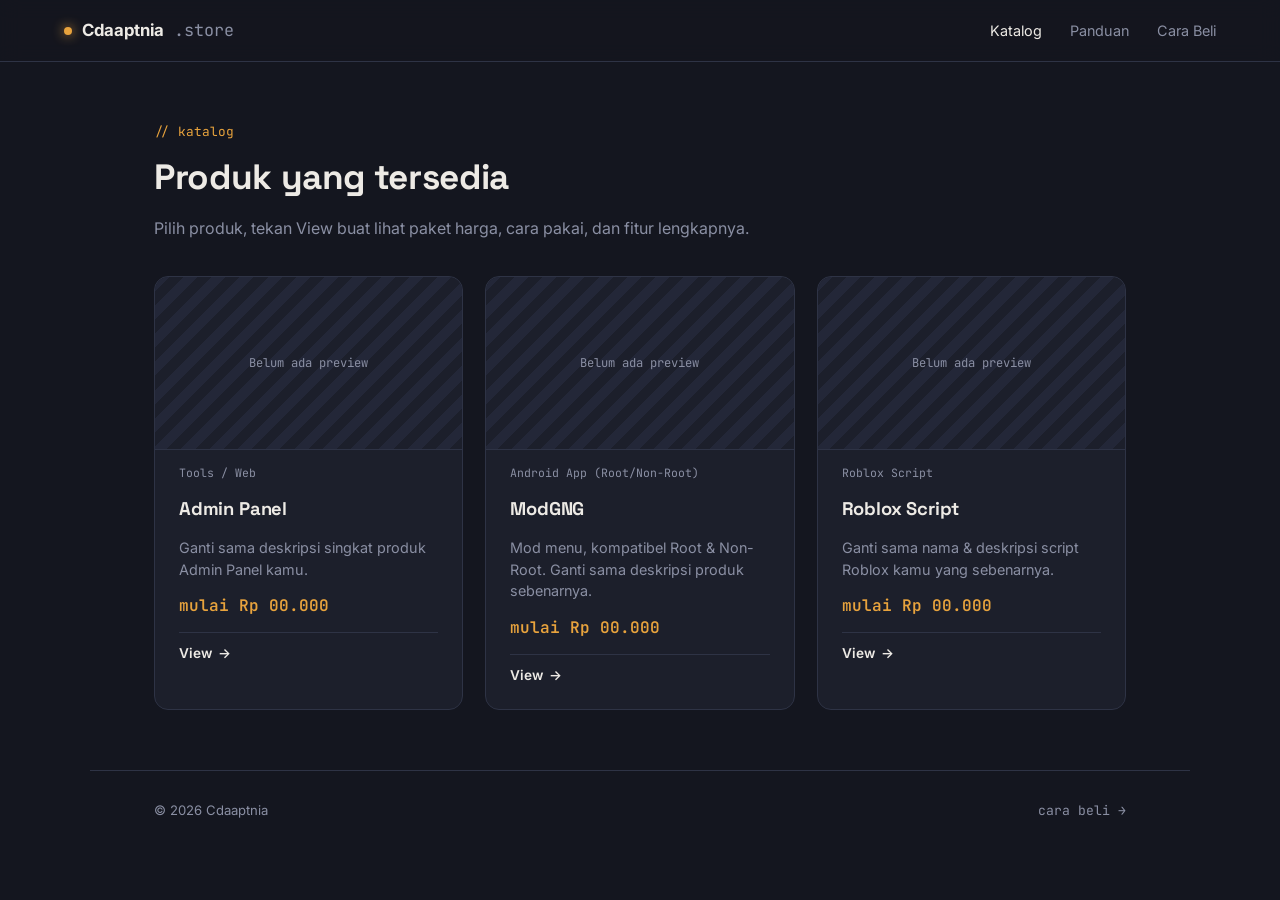
==== katalog.html @ 42263eb8 "Add files via upload" ====
<!DOCTYPE html>
<html lang="id">
<head>
<meta charset="UTF-8">
<meta name="viewport" content="width=device-width, initial-scale=1.0">
<title>Katalog // Cdaaptnia</title>
<meta name="description" content="Lihat semua produk Cdaaptnia — script, app, dan tools lainnya lengkap dengan fitur & harga.">
<meta property="og:type" content="website">
<meta property="og:title" content="Katalog // Cdaaptnia">
<meta property="og:description" content="Lihat semua produk Cdaaptnia — script, app, dan tools lainnya lengkap dengan fitur & harga.">
<meta property="og:image" content="{URL_WEBSITE}/assets/og-image.png">
<meta property="og:url" content="{URL_WEBSITE}/katalog.html">
<meta name="twitter:card" content="summary_large_image">
<link rel="preconnect" href="https://fonts.googleapis.com">
<link href="https://fonts.googleapis.com/css2?family=Space+Grotesk:wght@400;500;600;700&family=Inter:wght@400;500;600&family=JetBrains+Mono:wght@400;500;600&display=swap" rel="stylesheet">
<link rel="icon" type="image/png" href="assets/favicon.png">
<link rel="stylesheet" href="style.css">
</head>
<body>

<nav>
  <div class="brand"><span class="dot"></span> <a href="index.html">Cdaaptnia</a><span class="mono" style="color:var(--muted); font-weight:400;">.store</span></div>
  <div class="links">
    <a href="katalog.html" class="active">Katalog</a>
    <a href="panduan.html">Panduan</a>
    <a href="kontak.html">Cara Beli</a>
  </div>
</nav>

<section class="section">
  <div class="section-head">
    <span class="tag">// katalog</span>
    <h2>Produk yang tersedia</h2>
    <p>Pilih produk, tekan View buat lihat paket harga, cara pakai, dan fitur lengkapnya.</p>
  </div>

  <div class="catalog" id="catalogGrid"></div>
</section>

<footer>
  <span>© 2026 Cdaaptnia</span>
  <a href="kontak.html" class="mono">cara beli →</a>
</footer>

<script src="data.js"></script>
<script>
  const grid = document.getElementById('catalogGrid');

  SITE_DATA.produk.forEach(p => {
    const card = document.createElement('div');
    card.className = 'card';
    const thumb = p.gambar
      ? `<div class="card-thumb"><img src="${p.gambar}" alt="Preview ${p.nama}" loading="lazy"></div>`
      : `<div class="card-thumb placeholder">Belum ada preview</div>`;
    const hargaMulai = p.paket && p.paket.length
      ? `mulai ${p.paket.reduce((a,b) => (parseInt(a.harga.replace(/\D/g,'')) < parseInt(b.harga.replace(/\D/g,'')) ? a : b)).harga}`
      : '';
    card.innerHTML = `
      ${thumb}
      <span class="kind mono">${p.kategori}</span>
      <h3>${p.nama}</h3>
      <p>${p.deskripsi}</p>
      <div class="price">${hargaMulai}</div>
      <a href="produk.html?id=${encodeURIComponent(p.id)}" class="buy">View</a>
    `;
    grid.appendChild(card);
  });
</script>

</body>
</html>
---- style.css ----
:root{
  --ink:#14161F;
  --panel:#1C1F2B;
  --panel-2:#232738;
  --line:#2E3345;
  --text:#EDEAE5;
  --muted:#8A8FA3;
  --gold:#E8A33D;
  --teal:#4FB8A6;
  --wa:#25D366;
  --dc:#5865F2;
  --tg:#29A9EA;
}
*{box-sizing:border-box; margin:0; padding:0;}
html{scroll-behavior:smooth;}
body{
  background:var(--ink);
  color:var(--text);
  font-family:'Inter', sans-serif;
  line-height:1.5;
}
::selection{ background:var(--gold); color:var(--ink); }
h1,h2,h3{ font-family:'Space Grotesk', sans-serif; letter-spacing:-0.01em; }
.mono{ font-family:'JetBrains Mono', monospace; }
a{ color:inherit; text-decoration:none; }

/* ---------- NAV ---------- */
nav{
  position:sticky; top:0; z-index:50;
  display:flex; align-items:center; justify-content:space-between;
  padding:18px clamp(20px,5vw,64px);
  background:rgba(20,22,31,0.85);
  backdrop-filter:blur(10px);
  border-bottom:1px solid var(--line);
}
.brand{ display:flex; align-items:center; gap:10px; font-weight:700; font-size:1.05rem; }
.brand .dot{ width:8px; height:8px; border-radius:50%; background:var(--gold); box-shadow:0 0 12px var(--gold); }
nav .links{ display:flex; gap:28px; font-size:0.9rem; color:var(--muted); }
nav .links a:hover, nav .links a.active{ color:var(--text); }
@media (max-width:640px){ nav .links{ display:none; } }

/* ---------- BUTTONS ---------- */
.btn{
  display:inline-flex; align-items:center; gap:8px;
  padding:13px 22px; border-radius:10px; font-weight:600; font-size:0.92rem;
  border:1px solid transparent; cursor:pointer; transition:transform .15s ease, opacity .15s ease;
}
.btn:hover{ transform:translateY(-2px); }
.btn-primary{ background:var(--gold); color:#1A1206; }
.btn-ghost{ background:transparent; color:var(--text); border-color:var(--line); }
.btn-ghost:hover{ border-color:var(--teal); }

/* ---------- SECTION ---------- */
.section{ padding:60px clamp(20px,5vw,64px); max-width:1100px; margin:0 auto; }
.section-head{ margin-bottom:36px; max-width:640px; }
.section-head .tag{ font-family:'JetBrains Mono',monospace; color:var(--gold); font-size:0.8rem; margin-bottom:10px; display:block; }
.section-head h2{ font-size:clamp(1.6rem,3vw,2.2rem); margin-bottom:12px; }
.section-head p{ color:var(--muted); }

/* ---------- MENU / HOME TILES ---------- */
.menu-hero{ padding:clamp(60px,10vw,100px) clamp(20px,5vw,64px) 20px; max-width:900px; margin:0 auto; text-align:center; }
.eyebrow{
  display:inline-flex; align-items:center; gap:8px;
  font-family:'JetBrains Mono', monospace; font-size:0.78rem; color:var(--teal);
  border:1px solid var(--line); padding:6px 12px; border-radius:100px;
  margin-bottom:22px; background:var(--panel);
}
.eyebrow::before{ content:"●"; color:var(--teal); font-size:0.6rem; }
.menu-hero h1{ font-size:clamp(2rem,4.4vw,3rem); font-weight:700; line-height:1.12; margin-bottom:16px; }
.menu-hero h1 span{ color:var(--gold); }
.menu-hero p{ color:var(--muted); font-size:1.02rem; max-width:520px; margin:0 auto; }

.menu-tiles{
  display:grid; grid-template-columns:repeat(3,1fr); gap:20px;
  max-width:900px; margin:40px auto 0; padding:0 clamp(20px,5vw,64px) 80px;
}
@media (max-width:760px){ .menu-tiles{ grid-template-columns:1fr; } }
.tile{
  background:var(--panel); border:1px solid var(--line); border-radius:16px;
  padding:28px 22px; display:flex; flex-direction:column; gap:10px; text-align:left;
  transition:border-color .15s ease, transform .15s ease;
}
.tile:hover{ border-color:var(--teal); transform:translateY(-4px); }
.tile .icon{ font-size:1.6rem; }
.tile h3{ font-size:1.1rem; }
.tile p{ color:var(--muted); font-size:0.86rem; flex-grow:1; }
.tile .go{ font-size:0.82rem; font-weight:600; color:var(--gold); }

/* ---------- AMBIENT BG ---------- */
body{ position:relative; }
.bg-glow{
  position:fixed; inset:0; z-index:0; pointer-events:none; overflow:hidden;
}
.bg-glow::before, .bg-glow::after{
  content:""; position:absolute; border-radius:50%; filter:blur(60px); opacity:0.10;
}
.bg-glow::before{ width:min(280px,55vw); height:min(280px,55vw); background:var(--gold); top:-80px; left:-70px; }
.bg-glow::after{ width:min(240px,50vw); height:min(240px,50vw); background:var(--teal); bottom:-90px; right:-60px; }
@media (min-width:900px){
  .bg-glow::before{ width:420px; height:420px; filter:blur(90px); opacity:0.16; top:-120px; left:-100px; }
  .bg-glow::after{ width:380px; height:380px; filter:blur(90px); opacity:0.16; bottom:-140px; right:-80px; }
}
.bg-grid{
  position:fixed; inset:0; z-index:0; pointer-events:none;
  background-image:linear-gradient(var(--line) 1px, transparent 1px), linear-gradient(90deg, var(--line) 1px, transparent 1px);
  background-size:48px 48px; opacity:0.25;
  mask-image:radial-gradient(ellipse 60% 50% at 50% 20%, black 0%, transparent 75%);
}
nav, .menu-hero, .menu-tiles, footer, .section{ position:relative; z-index:1; }

@keyframes fadeUp{
  from{ opacity:0; transform:translateY(14px); }
  to{ opacity:1; transform:translateY(0); }
}
.fade-up{ animation:fadeUp .6s ease both; }

/* ---------- LOADING SCREEN (muncul sekali pas web dibuka) ---------- */
.boot-screen{
  position:fixed; inset:0; z-index:999; background:var(--ink);
  display:flex; align-items:center; justify-content:center; padding:20px;
  transition:opacity .5s ease, visibility .5s ease;
}
.boot-screen.hide{ opacity:0; visibility:hidden; pointer-events:none; }
.boot-box{
  width:100%; max-width:440px; background:var(--panel); border:1px solid var(--line);
  border-radius:14px; overflow:hidden; box-shadow:0 30px 60px -25px rgba(0,0,0,0.6);
}
.boot-box-bar{
  display:flex; align-items:center; gap:8px; padding:11px 16px;
  border-bottom:1px solid var(--line); background:var(--panel-2);
}
.boot-box-bar span{ width:7px; height:7px; border-radius:50%; background:var(--line); }
.boot-box-bar span:nth-child(3){ background:var(--teal); }
.boot-box-bar .path{ margin-left:10px; font-family:'JetBrains Mono',monospace; font-size:0.76rem; color:var(--muted); }
.boot-log{ padding:18px 18px 22px; font-family:'JetBrains Mono',monospace; font-size:0.86rem; min-height:150px; }
.boot-log .line{ color:var(--muted); margin-bottom:9px; opacity:0; animation:bootLineIn .35s ease forwards; }
.boot-log .line .ok{ color:var(--teal); font-weight:600; }
.boot-log .cursor{ display:inline-block; width:7px; height:1em; background:var(--gold); vertical-align:middle; animation:statusPulse .9s steps(2) infinite; }
@keyframes bootLineIn{ from{ opacity:0; transform:translateX(-4px); } to{ opacity:1; transform:translateX(0); } }
@keyframes statusPulse{ 0%,100%{ opacity:1; } 50%{ opacity:0; } }

.stat-line{
  display:flex; gap:22px; justify-content:center; margin-top:26px; flex-wrap:wrap;
  font-family:'JetBrains Mono',monospace; font-size:0.8rem; color:var(--muted);
}
.stat-line b{ color:var(--gold); }

/* ---------- TILE ICONS ---------- */
.tile .icon svg{ width:26px; height:26px; stroke:var(--gold); }
.tile:nth-child(2) .icon svg{ stroke:var(--teal); }
.tile:nth-child(3) .icon svg{ stroke:#9B7BD8; }
.catalog{ display:grid; grid-template-columns:repeat(auto-fit,minmax(270px,1fr)); gap:22px; }
.card{
  position:relative; background:var(--panel); border:1px solid var(--line); border-radius:14px;
  padding:24px; display:flex; flex-direction:column; gap:14px;
  transition:border-color .15s ease, transform .15s ease;
}
.card:hover{ border-color:var(--teal); transform:translateY(-3px); }
.card .kind{ font-family:'JetBrains Mono',monospace; font-size:0.72rem; color:var(--muted); }
.card h3{ font-size:1.15rem; }
.card p{ color:var(--muted); font-size:0.9rem; }
.card .price{ font-family:'JetBrains Mono',monospace; font-size:1rem; color:var(--gold); font-weight:600; }
.card .buy{
  font-size:0.85rem; font-weight:600; color:var(--text); display:flex; align-items:center; gap:6px;
  padding-top:10px; border-top:1px solid var(--line);
}
.card .buy::after{ content:"→"; transition:transform .15s ease; }
.card:hover .buy::after{ transform:translateX(4px); }
.features{ list-style:none; display:flex; flex-direction:column; gap:7px; }
.features li{ font-size:0.84rem; color:var(--text); display:flex; gap:8px; align-items:flex-start; }
.features li::before{ content:"✓"; color:var(--teal); font-weight:700; flex-shrink:0; }

/* ---------- PRODUK THUMBNAIL ---------- */
.card-thumb{
  margin:-24px -24px 0; aspect-ratio:16/9; border-radius:14px 14px 0 0; overflow:hidden;
  background:var(--panel-2); border-bottom:1px solid var(--line);
}
.card-thumb img{ width:100%; height:100%; object-fit:cover; display:block; }
.card-thumb.placeholder{
  display:flex; align-items:center; justify-content:center;
  font-family:'JetBrains Mono',monospace; font-size:0.76rem; color:var(--muted);
  background:repeating-linear-gradient(135deg, var(--panel-2), var(--panel-2) 10px, var(--panel) 10px, var(--panel) 20px);
}

/* ---------- TESTIMONI ---------- */
.testi-section .btn{ display:inline-flex; }

/* ---------- GUIDE ---------- */
.guide{ display:grid; grid-template-columns:1fr 1fr; gap:22px; }
@media (max-width:800px){ .guide{ grid-template-columns:1fr; } }
.guide-col{ background:var(--panel); border:1px solid var(--line); border-radius:14px; padding:26px; }
.guide-col .kind{ font-family:'JetBrains Mono',monospace; font-size:0.72rem; color:var(--gold); }
.guide-col h3{ font-size:1.2rem; margin:8px 0 14px; }
.video-btn{
  display:flex; align-items:center; justify-content:center; gap:8px;
  width:100%; padding:12px; border-radius:10px; margin-bottom:18px;
  background:var(--panel-2); border:1px solid var(--line); font-weight:600; font-size:0.9rem;
}
.video-btn:hover{ border-color:var(--gold); color:var(--gold); }
.steps{ list-style:none; counter-reset:step; display:flex; flex-direction:column; gap:16px; }
.steps li{ counter-increment:step; display:grid; grid-template-columns:28px 1fr; gap:12px; font-size:0.9rem; color:var(--muted); }
.steps li::before{
  content:counter(step); font-family:'JetBrains Mono',monospace; font-weight:600; font-size:0.8rem;
  color:var(--ink); background:var(--teal); width:24px; height:24px; border-radius:7px;
  display:flex; align-items:center; justify-content:center;
}
.steps li b{ color:var(--text); }
.guide-note{
  margin-top:18px; padding:12px 14px; border-radius:10px;
  background:rgba(232,163,61,0.1); border:1px solid rgba(232,163,61,0.25);
  font-size:0.82rem; color:var(--gold);
}
.help-box{
  margin-top:34px; padding:24px; border-radius:14px; background:var(--panel);
  border:1px solid var(--line); display:flex; align-items:center; justify-content:space-between;
  gap:20px; flex-wrap:wrap;
}
.help-box h3{ font-size:1.05rem; margin-bottom:4px; }
.help-box p{ color:var(--muted); font-size:0.88rem; }
.help-actions{ display:flex; gap:10px; flex-wrap:wrap; }

/* ---------- CONTACT ---------- */
.channels{ display:flex; flex-direction:column; gap:12px; max-width:520px; }
.channel{
  display:flex; align-items:center; justify-content:space-between; padding:14px 18px; border-radius:10px;
  border:1px solid var(--line); background:var(--panel-2); font-weight:600; font-size:0.95rem;
}
.channel:hover{ border-color:var(--gold); }
.channel .chip{ width:10px; height:10px; border-radius:50%; }
.channel.wa .chip{ background:var(--wa); }
.channel.dc .chip{ background:var(--dc); }
.channel.tg .chip{ background:var(--tg); }
.channel .left{ display:flex; align-items:center; gap:10px; }
.channel .sub{ color:var(--muted); font-weight:400; font-size:0.78rem; }
.channel .go{ color:var(--muted); font-family:'JetBrains Mono',monospace; font-size:0.8rem; }
.group-label{
  font-family:'JetBrains Mono',monospace; font-size:0.72rem; color:var(--muted);
  margin:18px 0 8px; text-transform:uppercase; letter-spacing:0.04em;
}

.faq-block{ max-width:640px; margin-top:44px; }
.faq-title{ font-size:1.05rem; margin-bottom:16px; }
.faq{ display:flex; flex-direction:column; gap:10px; }
.faq-item{
  background:var(--panel); border:1px solid var(--line); border-radius:10px;
  padding:14px 18px; overflow:hidden;
}
.faq-item summary{
  cursor:pointer; font-weight:600; font-size:0.92rem; list-style:none;
  display:flex; align-items:center; justify-content:space-between; gap:12px;
}
.faq-item summary::-webkit-details-marker{ display:none; }
.faq-item summary::after{ content:"+"; color:var(--gold); font-size:1.1rem; flex-shrink:0; }
.faq-item[open] summary::after{ content:"−"; }
.faq-item p{ color:var(--muted); font-size:0.87rem; margin-top:12px; line-height:1.55; }

/* ---------- PRODUK DETAIL PAGE ---------- */
.produk-hero{ max-width:760px; }
.back-link{ color:var(--muted); font-size:0.82rem; display:inline-block; margin-bottom:20px; }
.back-link:hover{ color:var(--teal); }
.produk-thumb-big{ margin:0 0 22px; max-width:420px; border-radius:14px; }
.produk-hero h1{ font-size:clamp(1.6rem,3.6vw,2.4rem); margin:10px 0 10px; }
.produk-hero p{ color:var(--muted); }

.paket-grid{ display:grid; grid-template-columns:repeat(auto-fit,minmax(190px,1fr)); gap:18px; }
.paket-card{
  position:relative; background:var(--panel); border:1px solid var(--line); border-radius:14px;
  padding:22px 20px; display:flex; flex-direction:column; gap:8px;
  cursor:pointer; transition:border-color .15s ease, transform .15s ease; user-select:none;
}
.paket-card:hover{ border-color:var(--muted); transform:translateY(-2px); }
.paket-card:focus-visible{ outline:2px solid var(--teal); outline-offset:2px; }
.paket-card.best{ border-color:var(--teal); background:linear-gradient(160deg, rgba(79,184,166,0.12), var(--panel)); }
.paket-card.selected{ border-color:var(--gold); box-shadow:0 0 0 1px var(--gold); }
.best-ribbon{
  position:absolute; top:0; right:0; background:var(--teal); color:var(--ink);
  font-size:0.65rem; font-weight:700; padding:5px 10px; border-radius:0 14px 0 10px; letter-spacing:.03em;
}
.paket-nama{ color:var(--muted); font-size:0.75rem; text-transform:uppercase; letter-spacing:.03em; }
.paket-durasi{ font-size:1.1rem; font-weight:700; }
.paket-harga{ font-family:'JetBrains Mono',monospace; color:var(--gold); font-weight:600; font-size:1rem; }
.paket-pick{
  margin-top:6px; font-size:0.76rem; color:var(--muted); font-family:'JetBrains Mono',monospace;
}
.paket-card.selected .paket-pick{ color:var(--gold); font-weight:600; }

.beli-bar{
  display:flex; align-items:center; justify-content:space-between; gap:16px; flex-wrap:wrap;
  margin-top:20px; background:var(--panel); border:1px solid var(--gold); border-radius:14px;
  padding:16px 22px;
}
.beli-info{ font-size:0.9rem; }
.beli-info b{ display:block; color:var(--text); margin-top:2px; }

.fitur-list{ display:flex; flex-direction:column; gap:18px; }
.fitur-card{ background:var(--panel); border:1px solid var(--line); border-radius:14px; padding:24px; }
.fitur-head{ display:flex; gap:14px; align-items:flex-start; padding-bottom:16px; border-bottom:1px solid var(--line); margin-bottom:16px; }
.fitur-icon{
  width:42px; height:42px; border-radius:11px; background:var(--panel-2);
  display:flex; align-items:center; justify-content:center; font-size:1.2rem; flex-shrink:0;
}
.fitur-head h3{ font-size:1.05rem; margin-bottom:3px; }
.fitur-head p{ color:var(--muted); font-size:0.85rem; }
.fitur-sub{ display:flex; flex-direction:column; gap:10px; }
.fitur-sub-item{ font-size:0.86rem; line-height:1.55; }
.fitur-sub-item b{ color:var(--text); display:block; margin-bottom:2px; }
.fitur-sub-item span{ color:var(--muted); }

.owner-badge{
  display:inline-flex; align-items:center; gap:3px; margin-left:8px;
  background:rgba(232,163,61,0.15); color:var(--gold); font-size:0.68rem; font-weight:700;
  padding:3px 8px; border-radius:100px; letter-spacing:.03em;
}

footer{
  padding:30px clamp(20px,5vw,64px); border-top:1px solid var(--line);
  display:flex; justify-content:space-between; align-items:center;
  color:var(--muted); font-size:0.82rem; flex-wrap:wrap; gap:10px;
  max-width:1100px; margin:0 auto;
}
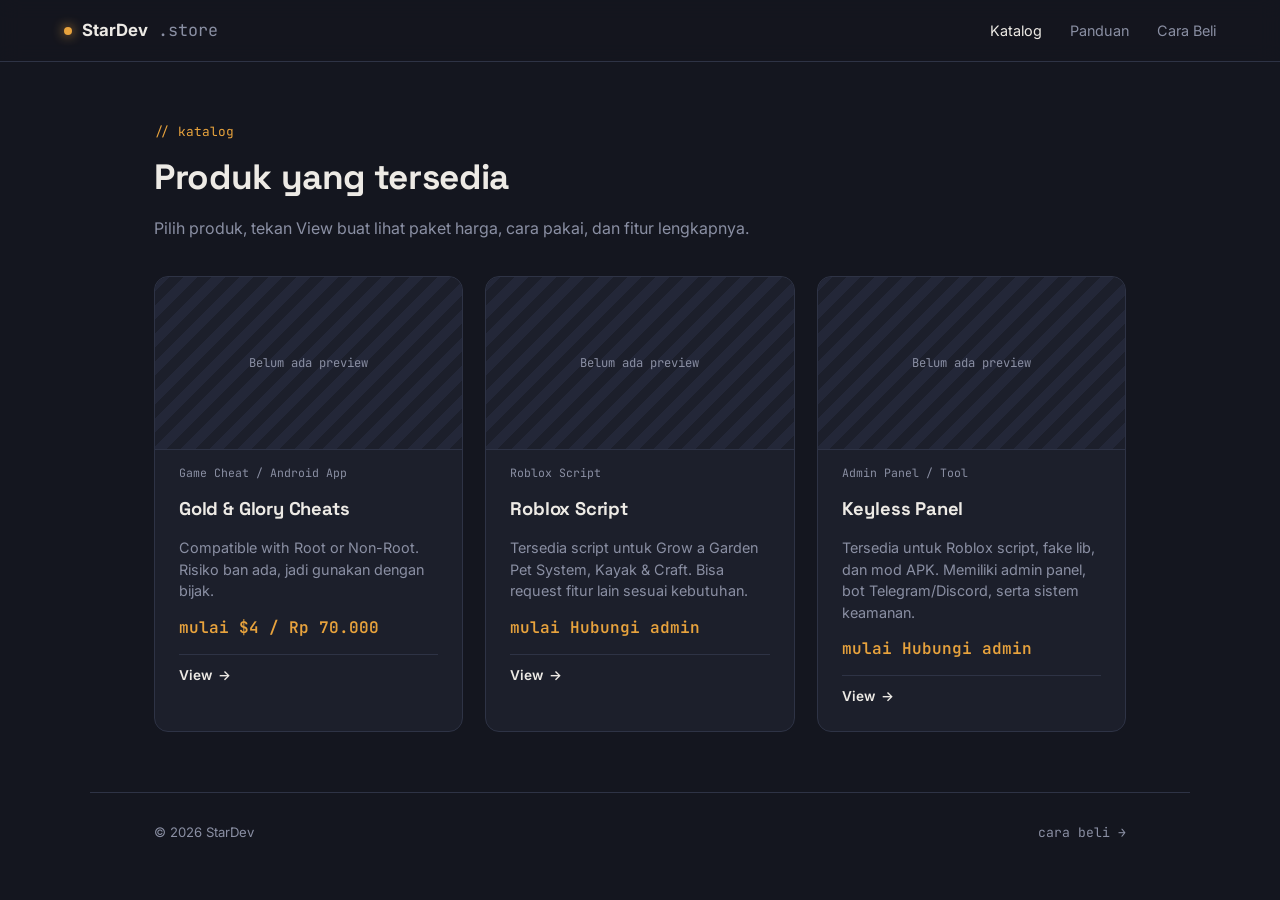
==== commit 9081a40a: "Add files via upload" ====
--- a/katalog.html
+++ b/katalog.html
@@ -3,11 +3,11 @@
 <head>
 <meta charset="UTF-8">
 <meta name="viewport" content="width=device-width, initial-scale=1.0">
-<title>Katalog // Cdaaptnia</title>
-<meta name="description" content="Lihat semua produk Cdaaptnia — script, app, dan tools lainnya lengkap dengan fitur & harga.">
+<title>Katalog // StarDev</title>
+<meta name="description" content="Lihat semua produk StarDev — script, app, dan tools lainnya lengkap dengan fitur & harga.">
 <meta property="og:type" content="website">
-<meta property="og:title" content="Katalog // Cdaaptnia">
-<meta property="og:description" content="Lihat semua produk Cdaaptnia — script, app, dan tools lainnya lengkap dengan fitur & harga.">
+<meta property="og:title" content="Katalog // StarDev">
+<meta property="og:description" content="Lihat semua produk StarDev — script, app, dan tools lainnya lengkap dengan fitur & harga.">
 <meta property="og:image" content="{URL_WEBSITE}/assets/og-image.png">
 <meta property="og:url" content="{URL_WEBSITE}/katalog.html">
 <meta name="twitter:card" content="summary_large_image">
@@ -19,7 +19,7 @@
 <body>
 
 <nav>
-  <div class="brand"><span class="dot"></span> <a href="index.html">Cdaaptnia</a><span class="mono" style="color:var(--muted); font-weight:400;">.store</span></div>
+  <div class="brand"><span class="dot"></span> <a href="index.html">StarDev</a><span class="mono" style="color:var(--muted); font-weight:400;">.store</span></div>
   <div class="links">
     <a href="katalog.html" class="active">Katalog</a>
     <a href="panduan.html">Panduan</a>
@@ -38,7 +38,7 @@
 </section>
 
 <footer>
-  <span>© 2026 Cdaaptnia</span>
+  <span>© 2026 StarDev</span>
   <a href="kontak.html" class="mono">cara beli →</a>
 </footer>
 
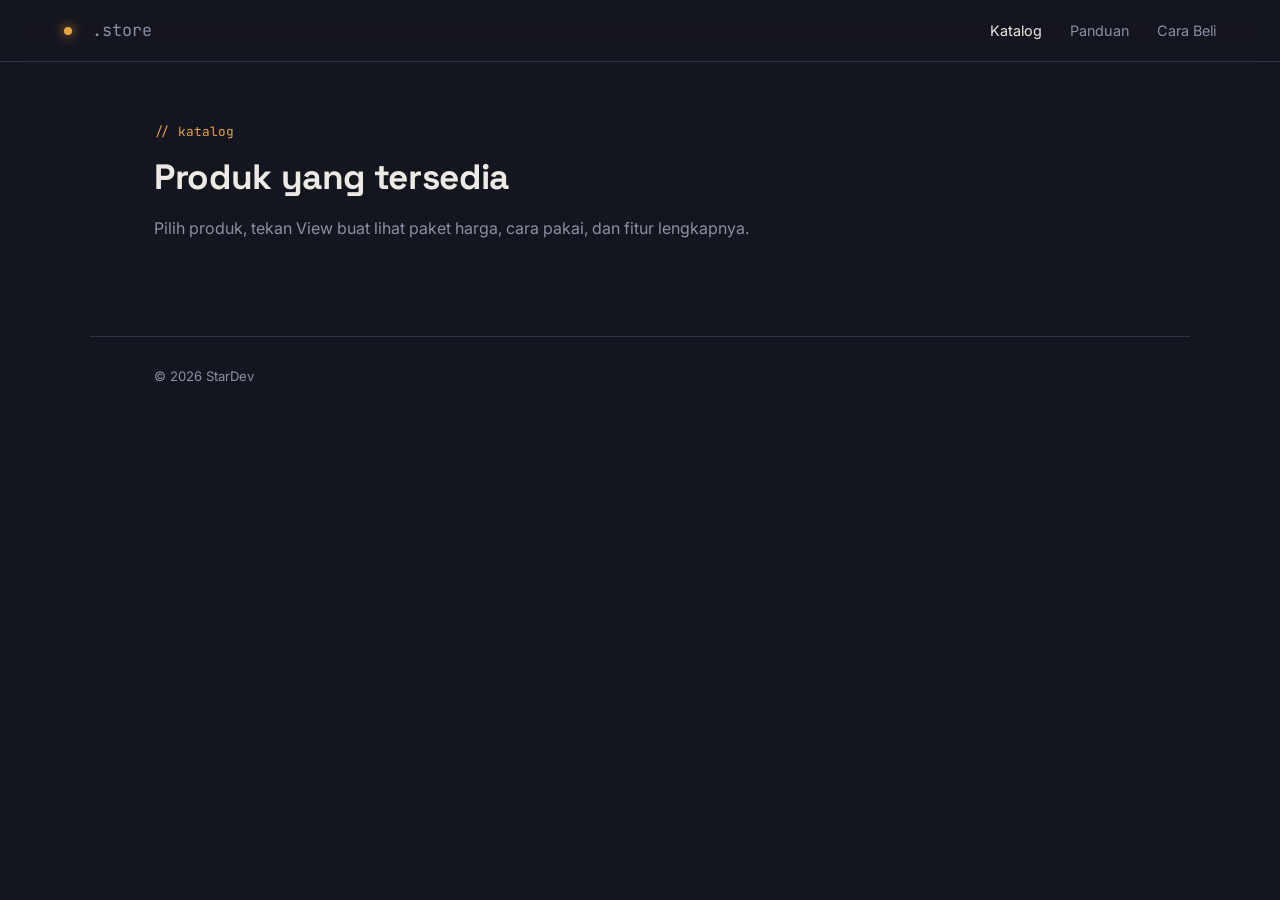
==== commit e7a04950: "Add files via upload" ====
--- a/katalog.html
+++ b/katalog.html
@@ -3,14 +3,14 @@
 <head>
 <meta charset="UTF-8">
 <meta name="viewport" content="width=device-width, initial-scale=1.0">
-<title>Katalog // StarDev</title>
-<meta name="description" content="Lihat semua produk StarDev — script, app, dan tools lainnya lengkap dengan fitur & harga.">
+<title></title>
+<meta name="description" content="">
 <meta property="og:type" content="website">
-<meta property="og:title" content="Katalog // StarDev">
-<meta property="og:description" content="Lihat semua produk StarDev — script, app, dan tools lainnya lengkap dengan fitur & harga.">
-<meta property="og:image" content="{URL_WEBSITE}/assets/og-image.png">
-<meta property="og:url" content="{URL_WEBSITE}/katalog.html">
-<meta name="twitter:card" content="summary_large_image">
+<meta property="og:title" content="">
+<meta property="og:description" content="">
+<meta property="og:image" content="">
+<meta property="og:url" content="">
+<meta name="twitter:card" content="">
 <link rel="preconnect" href="https://fonts.googleapis.com">
 <link href="https://fonts.googleapis.com/css2?family=Space+Grotesk:wght@400;500;600;700&family=Inter:wght@400;500;600&family=JetBrains+Mono:wght@400;500;600&display=swap" rel="stylesheet">
 <link rel="icon" type="image/png" href="assets/favicon.png">
@@ -19,7 +19,7 @@
 <body>
 
 <nav>
-  <div class="brand"><span class="dot"></span> <a href="index.html">StarDev</a><span class="mono" style="color:var(--muted); font-weight:400;">.store</span></div>
+  <div class="brand"><span class="dot"></span> <a href="index.html" id="brandName"></a><span class="mono" style="color:var(--muted); font-weight:400;">.store</span></div>
   <div class="links">
     <a href="katalog.html" class="active">Katalog</a>
     <a href="panduan.html">Panduan</a>
@@ -38,12 +38,14 @@
 </section>
 
 <footer>
-  <span>© 2026 StarDev</span>
-  <a href="kontak.html" class="mono">cara beli →</a>
+  <span>© 2026 <span id="brandFooter">StarDev</span></span>
+  <span class="mono footer-text"></span>
 </footer>
 
-<script src="data.js"></script>
+<script src="data/loader.js"></script>
+<script src="data/site-meta.js"></script>
 <script>
+  applySiteMeta('katalog');
   const grid = document.getElementById('catalogGrid');
 
   SITE_DATA.produk.forEach(p => {
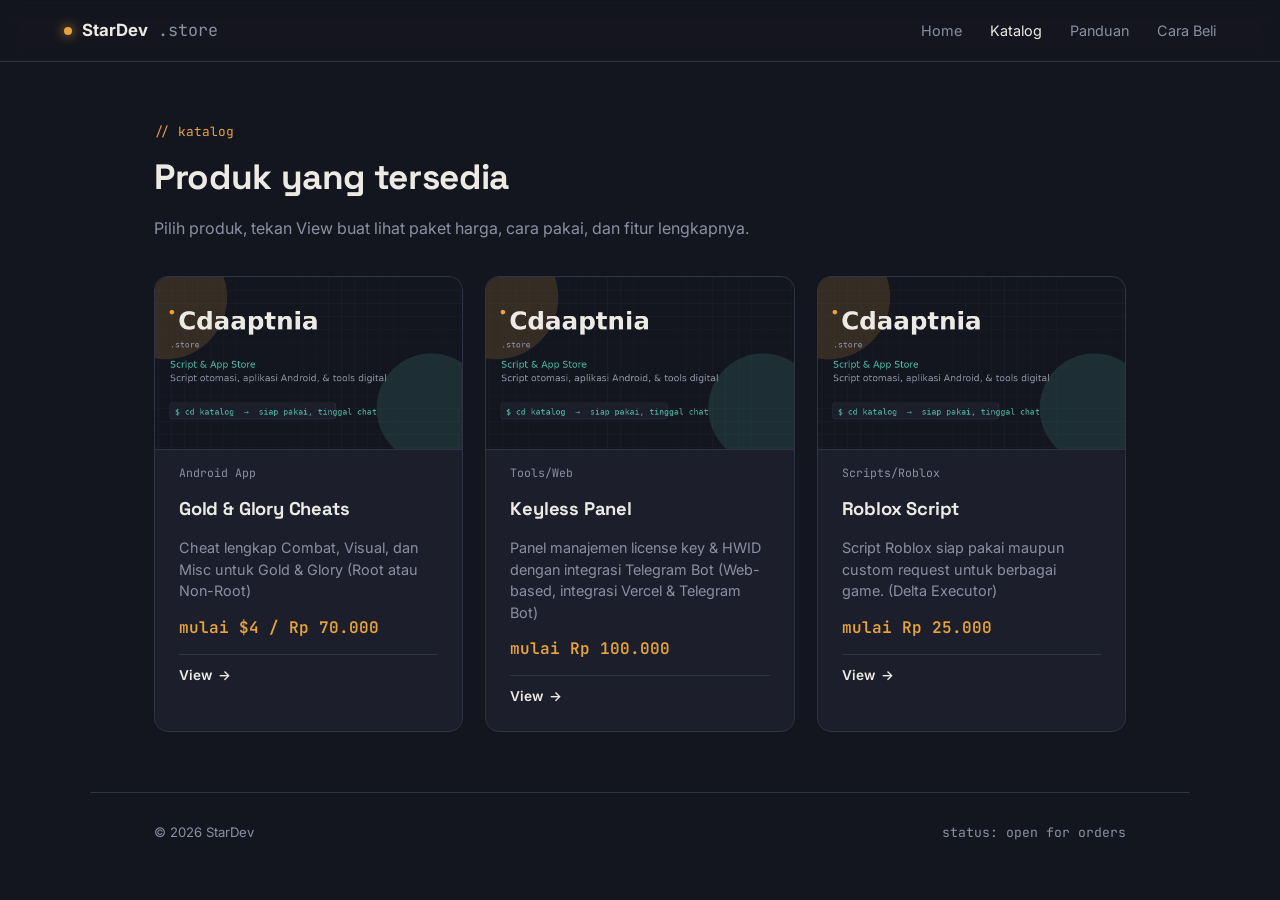
==== commit c816c284: "Add files via upload" ====
--- a/katalog.html
+++ b/katalog.html
@@ -3,6 +3,7 @@
 <head>
 <meta charset="UTF-8">
 <meta name="viewport" content="width=device-width, initial-scale=1.0">
+<base href="/">
 <title></title>
 <meta name="description" content="">
 <meta property="og:type" content="website">
@@ -21,6 +22,7 @@
 <nav>
   <div class="brand"><span class="dot"></span> <a href="index.html" id="brandName"></a><span class="mono" style="color:var(--muted); font-weight:400;">.store</span></div>
   <div class="links">
+    <a href="index.html">Home</a>
     <a href="katalog.html" class="active">Katalog</a>
     <a href="panduan.html">Panduan</a>
     <a href="kontak.html">Cara Beli</a>
--- a/style.css
+++ b/style.css
@@ -181,6 +181,32 @@
   font-family:'JetBrains Mono',monospace; font-size:0.76rem; color:var(--muted);
   background:repeating-linear-gradient(135deg, var(--panel-2), var(--panel-2) 10px, var(--panel) 10px, var(--panel) 20px);
 }
+.produk-gallery-thumbs{
+  display:flex;
+  flex-wrap:wrap;
+  gap:12px;
+  margin-top:16px;
+}
+.produk-thumb-btn{
+  border:1px solid var(--line);
+  border-radius:14px;
+  padding:4px;
+  background:transparent;
+  transition:border-color .15s ease, transform .15s ease;
+  cursor:pointer;
+}
+.produk-thumb-btn.active,
+.produk-thumb-btn:hover{
+  border-color:var(--teal);
+  transform:translateY(-2px);
+}
+.produk-thumb-btn img{
+  display:block;
+  width:80px;
+  height:52px;
+  object-fit:cover;
+  border-radius:10px;
+}
 
 /* ---------- TESTIMONI ---------- */
 .testi-section .btn{ display:inline-flex; }
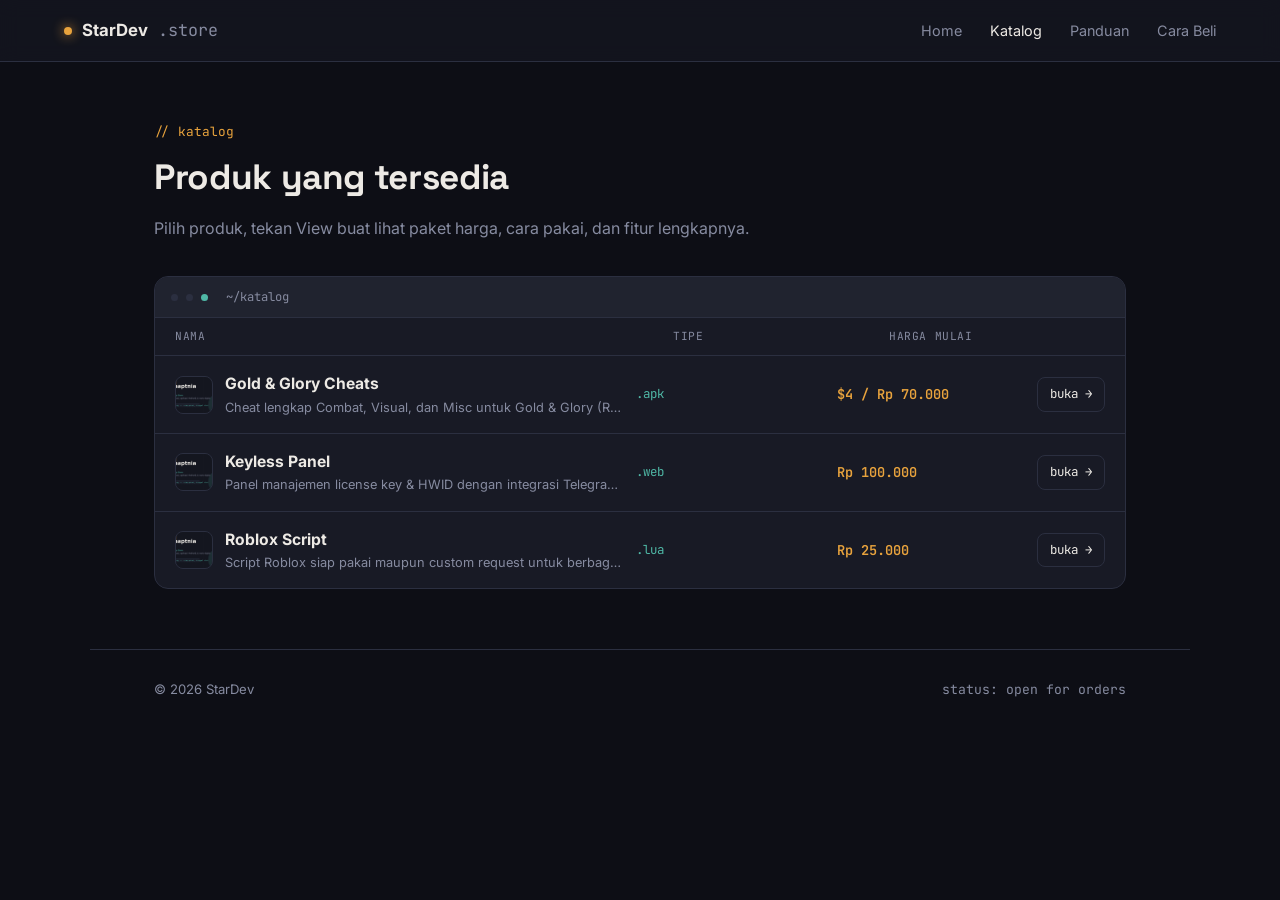
==== commit 41327a61: "Add files via upload" ====
--- a/katalog.html
+++ b/katalog.html
@@ -36,7 +36,16 @@
     <p>Pilih produk, tekan View buat lihat paket harga, cara pakai, dan fitur lengkapnya.</p>
   </div>
 
-  <div class="catalog" id="catalogGrid"></div>
+  <div class="dir-window">
+    <div class="dir-bar">
+      <span class="tl"></span><span class="tl"></span><span class="tl"></span>
+      <span class="path">~/katalog</span>
+    </div>
+    <div class="dir-head">
+      <span>nama</span><span>tipe</span><span>harga mulai</span><span></span>
+    </div>
+    <div id="catalogGrid"></div>
+  </div>
 </section>
 
 <footer>
@@ -50,25 +59,31 @@
   applySiteMeta('katalog');
   const grid = document.getElementById('catalogGrid');
 
-  SITE_DATA.produk.forEach(p => {
-    const card = document.createElement('div');
-    card.className = 'card';
+  const extMap = { 'Android App': '.apk', 'Tools/Web': '.web', 'Scripts/Roblox': '.lua' };
+
+  grid.innerHTML = SITE_DATA.produk.map(p => {
     const thumb = p.gambar
-      ? `<div class="card-thumb"><img src="${p.gambar}" alt="Preview ${p.nama}" loading="lazy"></div>`
-      : `<div class="card-thumb placeholder">Belum ada preview</div>`;
+      ? `<img class="dir-thumb" src="${p.gambar}" alt="Preview ${p.nama}" loading="lazy">`
+      : `<span class="dir-thumb placeholder">?</span>`;
     const hargaMulai = p.paket && p.paket.length
-      ? `mulai ${p.paket.reduce((a,b) => (parseInt(a.harga.replace(/\D/g,'')) < parseInt(b.harga.replace(/\D/g,'')) ? a : b)).harga}`
-      : '';
-    card.innerHTML = `
-      ${thumb}
-      <span class="kind mono">${p.kategori}</span>
-      <h3>${p.nama}</h3>
-      <p>${p.deskripsi}</p>
-      <div class="price">${hargaMulai}</div>
-      <a href="produk.html?id=${encodeURIComponent(p.id)}" class="buy">View</a>
+      ? p.paket.reduce((a,b) => (parseInt(a.harga.replace(/\D/g,'')) < parseInt(b.harga.replace(/\D/g,'')) ? a : b)).harga
+      : 'Hubungi admin';
+    const ext = extMap[p.kategori] || '.pkg';
+    return `
+      <a class="dir-row" href="produk.html?id=${encodeURIComponent(p.id)}">
+        <div class="dir-name">
+          ${thumb}
+          <div class="dir-name-text">
+            <strong>${p.nama}</strong>
+            <span>${p.deskripsi}</span>
+          </div>
+        </div>
+        <span class="dir-ext">${ext}</span>
+        <span class="dir-size">${hargaMulai}</span>
+        <span class="dir-open">buka →</span>
+      </a>
     `;
-    grid.appendChild(card);
-  });
+  }).join('');
 </script>
 
 </body>
--- a/style.css
+++ b/style.css
@@ -1,12 +1,13 @@
 :root{
-  --ink:#14161F;
-  --panel:#1C1F2B;
-  --panel-2:#232738;
-  --line:#2E3345;
+  --ink:#0D0E15;
+  --panel:#181A25;
+  --panel-2:#20232F;
+  --line:#2B2F40;
   --text:#EDEAE5;
-  --muted:#8A8FA3;
+  --muted:#868BA0;
   --gold:#E8A33D;
   --teal:#4FB8A6;
+  --green:#6EE7A0;
   --wa:#25D366;
   --dc:#5865F2;
   --tg:#29A9EA;
@@ -280,6 +281,18 @@
 .faq-item[open] summary::after{ content:"−"; }
 .faq-item p{ color:var(--muted); font-size:0.87rem; margin-top:12px; line-height:1.55; }
 
+/* ---------- PANDUAN (compact list) ---------- */
+.panduan-item{ background:var(--panel); border:1px solid var(--line); border-radius:12px; padding:14px 18px; }
+.panduan-item summary{ cursor:pointer; list-style:none; }
+.panduan-item summary::-webkit-details-marker{ display:none; }
+.panduan-item summary{ padding:6px 0; }
+.panduan-item[open] { box-shadow: 0 6px 18px rgba(0,0,0,0.25); }
+.panduan-item strong{ display:block; }
+.panduan-item .kind{ color:var(--muted); font-size:0.82rem; }
+
+/* Quick product links styling */
+#productQuickList .channel{ max-width:720px; }
+
 /* ---------- PRODUK DETAIL PAGE ---------- */
 .produk-hero{ max-width:760px; }
 .back-link{ color:var(--muted); font-size:0.82rem; display:inline-block; margin-bottom:20px; }
@@ -338,6 +351,71 @@
   padding:3px 8px; border-radius:100px; letter-spacing:.03em;
 }
 
+/* ---------- KATALOG — directory listing ---------- */
+.dir-window{
+  background:var(--panel); border:1px solid var(--line); border-radius:14px; overflow:hidden;
+}
+.dir-bar{
+  display:flex; align-items:center; gap:8px; padding:11px 16px;
+  border-bottom:1px solid var(--line); background:var(--panel-2);
+}
+.dir-bar span.tl{ width:7px; height:7px; border-radius:50%; background:var(--line); }
+.dir-bar span.tl:nth-child(3){ background:var(--teal); }
+.dir-bar .path{ margin-left:10px; font-family:'JetBrains Mono',monospace; font-size:0.76rem; color:var(--muted); }
+.dir-head{
+  display:grid; grid-template-columns:2.4fr 1fr 1fr auto; gap:14px; align-items:center;
+  padding:10px 20px; font-family:'JetBrains Mono',monospace; font-size:0.7rem; color:var(--muted);
+  text-transform:uppercase; letter-spacing:.05em; border-bottom:1px solid var(--line);
+}
+.dir-row{
+  display:grid; grid-template-columns:2.4fr 1fr 1fr auto; gap:14px; align-items:center;
+  padding:16px 20px; border-bottom:1px solid var(--line); transition:background .15s ease;
+}
+.dir-row:last-child{ border-bottom:none; }
+.dir-row:hover{ background:var(--panel-2); }
+.dir-name{ display:flex; align-items:center; gap:12px; min-width:0; }
+.dir-thumb{ width:38px; height:38px; border-radius:8px; object-fit:cover; flex-shrink:0; background:var(--panel-2); border:1px solid var(--line); }
+.dir-thumb.placeholder{ display:flex; align-items:center; justify-content:center; color:var(--muted); font-family:'JetBrains Mono',monospace; font-size:0.7rem; }
+.dir-name-text{ min-width:0; }
+.dir-name-text strong{ display:block; font-size:0.98rem; }
+.dir-name-text span{ display:block; color:var(--muted); font-size:0.8rem; margin-top:2px; overflow:hidden; text-overflow:ellipsis; white-space:nowrap; }
+.dir-ext{ font-family:'JetBrains Mono',monospace; font-size:0.78rem; color:var(--teal); }
+.dir-size{ font-family:'JetBrains Mono',monospace; font-size:0.85rem; color:var(--gold); font-weight:600; }
+.dir-open{
+  font-family:'JetBrains Mono',monospace; font-size:0.78rem; color:var(--text);
+  border:1px solid var(--line); padding:7px 12px; border-radius:8px; white-space:nowrap;
+}
+.dir-row:hover .dir-open{ border-color:var(--teal); color:var(--teal); }
+@media (max-width:640px){
+  .dir-head{ display:none; }
+  .dir-row{ grid-template-columns:1fr; gap:10px; }
+  .dir-ext, .dir-size{ display:none; }
+}
+
+/* ---------- FITUR — terminal output ---------- */
+.term-window{
+  background:var(--panel); border:1px solid var(--line); border-radius:14px; overflow:hidden;
+}
+.term-bar{
+  display:flex; align-items:center; gap:8px; padding:11px 16px;
+  border-bottom:1px solid var(--line); background:var(--panel-2);
+}
+.term-bar span.tl{ width:7px; height:7px; border-radius:50%; background:var(--line); }
+.term-bar span.tl:nth-child(3){ background:var(--green); }
+.term-bar .path{ margin-left:10px; font-family:'JetBrains Mono',monospace; font-size:0.76rem; color:var(--muted); }
+.term-body{ padding:20px 22px 26px; font-family:'JetBrains Mono',monospace; font-size:0.86rem; }
+.term-cmd{ color:var(--muted); margin-bottom:16px; }
+.term-cmd .prompt{ color:var(--green); }
+.term-cmd .arg{ color:var(--text); }
+.term-block{ margin-bottom:18px; }
+.term-block:last-child{ margin-bottom:0; }
+.term-key{ color:var(--gold); }
+.term-key .icon{ margin-right:6px; }
+.term-brace{ color:var(--muted); }
+.term-sub{ padding-left:22px; margin-top:6px; display:flex; flex-direction:column; gap:5px; }
+.term-sub-item{ color:var(--muted); line-height:1.6; }
+.term-sub-item b{ color:var(--teal); font-weight:500; }
+
 footer{
   padding:30px clamp(20px,5vw,64px); border-top:1px solid var(--line);
   display:flex; justify-content:space-between; align-items:center;
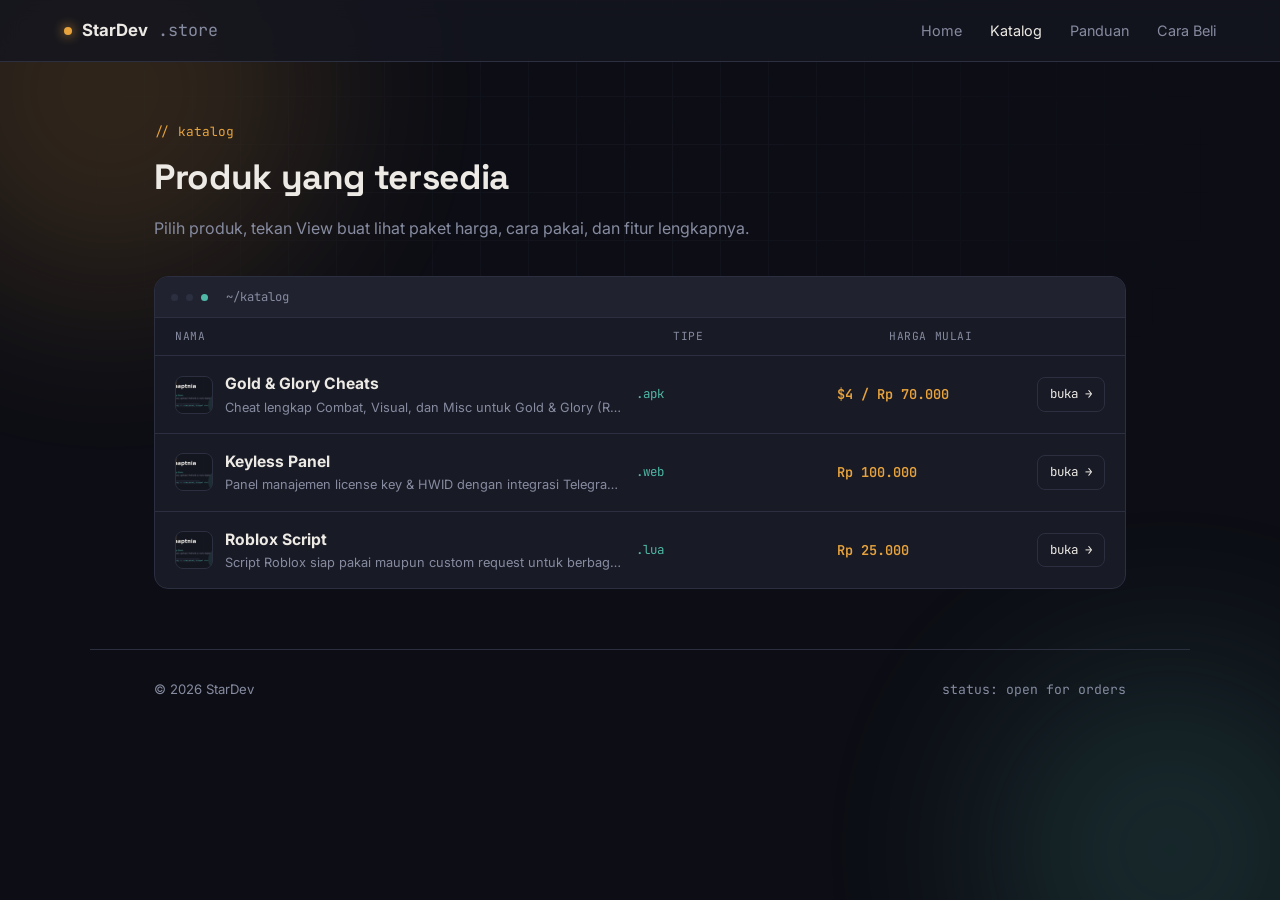
==== commit fef32363: "Add files via upload" ====
--- a/katalog.html
+++ b/katalog.html
@@ -18,6 +18,9 @@
 <link rel="stylesheet" href="style.css">
 </head>
 <body>
+
+<div class="bg-grid"></div>
+<div class="bg-glow"></div>
 
 <nav>
   <div class="brand"><span class="dot"></span> <a href="index.html" id="brandName"></a><span class="mono" style="color:var(--muted); font-weight:400;">.store</span></div>
--- a/style.css
+++ b/style.css
@@ -182,31 +182,17 @@
   font-family:'JetBrains Mono',monospace; font-size:0.76rem; color:var(--muted);
   background:repeating-linear-gradient(135deg, var(--panel-2), var(--panel-2) 10px, var(--panel) 10px, var(--panel) 20px);
 }
-.produk-gallery-thumbs{
+.produk-gallery{
   display:flex;
   flex-wrap:wrap;
-  gap:12px;
-  margin-top:16px;
-}
-.produk-thumb-btn{
-  border:1px solid var(--line);
+  gap:14px;
+}
+.produk-gallery .card-thumb{
+  margin:0;
+  flex:1 1 220px;
+  max-width:340px;
+  aspect-ratio:16/10;
   border-radius:14px;
-  padding:4px;
-  background:transparent;
-  transition:border-color .15s ease, transform .15s ease;
-  cursor:pointer;
-}
-.produk-thumb-btn.active,
-.produk-thumb-btn:hover{
-  border-color:var(--teal);
-  transform:translateY(-2px);
-}
-.produk-thumb-btn img{
-  display:block;
-  width:80px;
-  height:52px;
-  object-fit:cover;
-  border-radius:10px;
 }
 
 /* ---------- TESTIMONI ---------- */
@@ -298,6 +284,7 @@
 .back-link{ color:var(--muted); font-size:0.82rem; display:inline-block; margin-bottom:20px; }
 .back-link:hover{ color:var(--teal); }
 .produk-thumb-big{ margin:0 0 22px; max-width:420px; border-radius:14px; }
+.produk-thumb-single{ margin:0 0 22px; max-width:420px; border-radius:14px; }
 .produk-hero h1{ font-size:clamp(1.6rem,3.6vw,2.4rem); margin:10px 0 10px; }
 .produk-hero p{ color:var(--muted); }
 
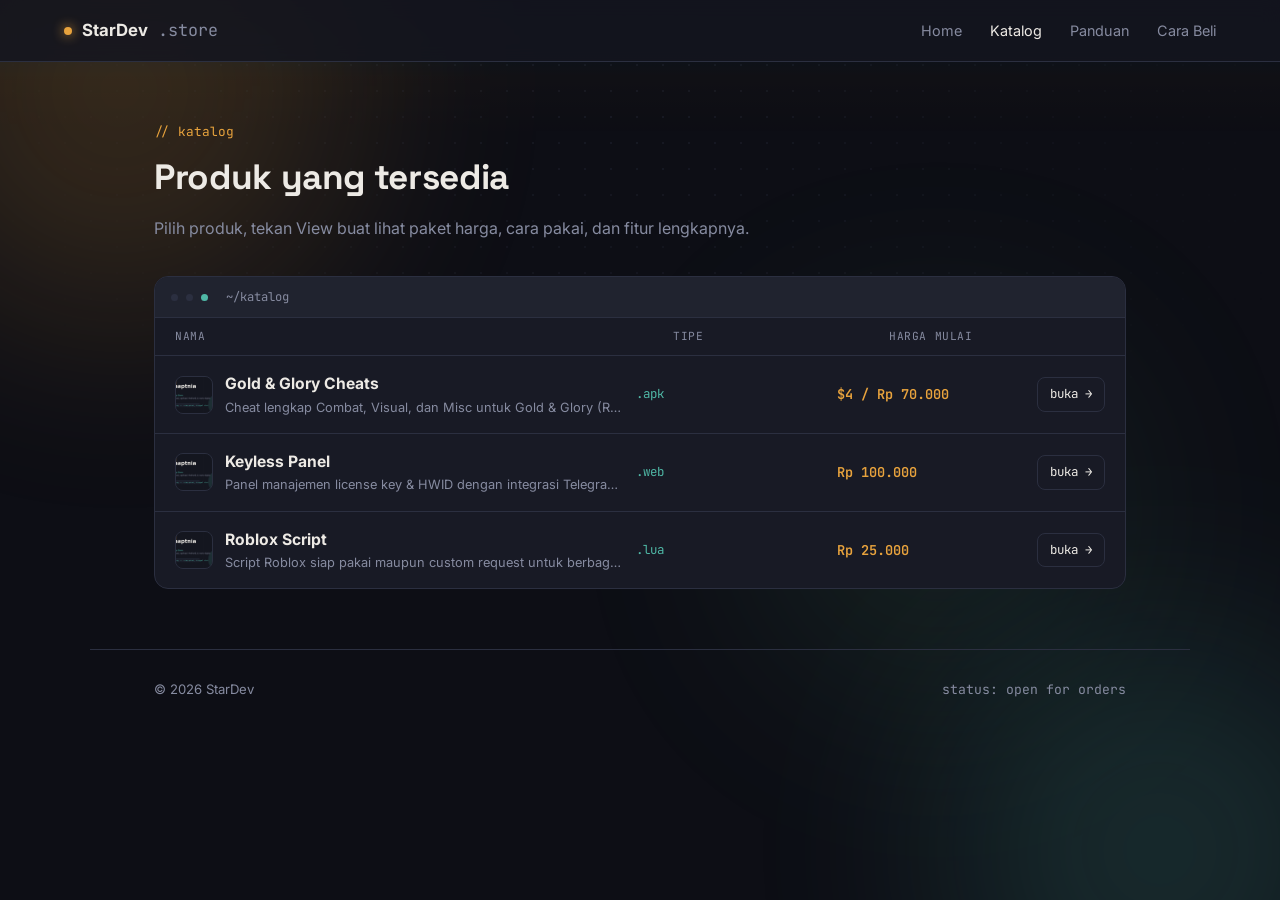
==== commit 600c6ff5: "Add files via upload" ====
--- a/katalog.html
+++ b/katalog.html
@@ -20,7 +20,8 @@
 <body>
 
 <div class="bg-grid"></div>
-<div class="bg-glow"></div>
+<div class="bg-glow"><span class="orb-3"></span></div>
+<div class="bg-scan"></div>
 
 <nav>
   <div class="brand"><span class="dot"></span> <a href="index.html" id="brandName"></a><span class="mono" style="color:var(--muted); font-weight:400;">.store</span></div>
--- a/style.css
+++ b/style.css
@@ -92,22 +92,53 @@
 .bg-glow{
   position:fixed; inset:0; z-index:0; pointer-events:none; overflow:hidden;
 }
-.bg-glow::before, .bg-glow::after{
-  content:""; position:absolute; border-radius:50%; filter:blur(60px); opacity:0.10;
-}
-.bg-glow::before{ width:min(280px,55vw); height:min(280px,55vw); background:var(--gold); top:-80px; left:-70px; }
-.bg-glow::after{ width:min(240px,50vw); height:min(240px,50vw); background:var(--teal); bottom:-90px; right:-60px; }
+.bg-glow::before, .bg-glow::after, .bg-glow .orb-3{
+  content:""; position:absolute; border-radius:50%; filter:blur(70px);
+  animation:drift 26s ease-in-out infinite alternate;
+}
+.bg-glow::before{
+  width:min(320px,60vw); height:min(320px,60vw); background:var(--gold);
+  top:-90px; left:-80px; opacity:0.14;
+}
+.bg-glow::after{
+  width:min(280px,55vw); height:min(280px,55vw); background:var(--teal);
+  bottom:-100px; right:-70px; opacity:0.14; animation-delay:-9s; animation-direction:alternate-reverse;
+}
+.bg-glow .orb-3{
+  width:min(220px,45vw); height:min(220px,45vw); background:var(--green);
+  top:38%; left:60%; opacity:0.08; animation-delay:-15s; animation-duration:34s;
+}
 @media (min-width:900px){
-  .bg-glow::before{ width:420px; height:420px; filter:blur(90px); opacity:0.16; top:-120px; left:-100px; }
-  .bg-glow::after{ width:380px; height:380px; filter:blur(90px); opacity:0.16; bottom:-140px; right:-80px; }
+  .bg-glow::before{ width:460px; height:460px; filter:blur(110px); opacity:0.18; top:-140px; left:-110px; }
+  .bg-glow::after{ width:420px; height:420px; filter:blur(110px); opacity:0.18; bottom:-160px; right:-90px; }
+  .bg-glow .orb-3{ width:340px; height:340px; filter:blur(120px); opacity:0.11; }
+}
+@keyframes drift{
+  from{ transform:translate(0,0) scale(1); }
+  to{ transform:translate(40px,30px) scale(1.12); }
 }
 .bg-grid{
   position:fixed; inset:0; z-index:0; pointer-events:none;
-  background-image:linear-gradient(var(--line) 1px, transparent 1px), linear-gradient(90deg, var(--line) 1px, transparent 1px);
-  background-size:48px 48px; opacity:0.25;
-  mask-image:radial-gradient(ellipse 60% 50% at 50% 20%, black 0%, transparent 75%);
-}
-nav, .menu-hero, .menu-tiles, footer, .section{ position:relative; z-index:1; }
+  background-image:radial-gradient(var(--line) 1px, transparent 1px);
+  background-size:26px 26px; opacity:0.35;
+  mask-image:radial-gradient(ellipse 70% 55% at 50% 15%, black 0%, transparent 78%);
+}
+.bg-scan{
+  position:fixed; inset:0; z-index:0; pointer-events:none; overflow:hidden; opacity:0.5;
+}
+.bg-scan::before{
+  content:""; position:absolute; left:0; right:0; height:140px;
+  background:linear-gradient(180deg, transparent, rgba(79,184,166,0.05) 45%, rgba(232,163,61,0.04) 55%, transparent);
+  animation:scanSweep 12s linear infinite;
+}
+@keyframes scanSweep{
+  from{ top:-140px; }
+  to{ top:100%; }
+}
+@media (prefers-reduced-motion: reduce){
+  .bg-glow::before, .bg-glow::after, .bg-glow .orb-3, .bg-scan::before{ animation:none; }
+}
+nav, .menu-hero, .menu-tiles, footer, .section, .produk-hero{ position:relative; z-index:1; }
 
 @keyframes fadeUp{
   from{ opacity:0; transform:translateY(14px); }
@@ -184,15 +215,22 @@
 }
 .produk-gallery{
   display:flex;
-  flex-wrap:wrap;
+  flex-wrap:nowrap;
   gap:14px;
-}
+  overflow-x:auto;
+  scroll-snap-type:x mandatory;
+  padding-bottom:6px;
+  scrollbar-width:thin;
+  scrollbar-color:var(--line) transparent;
+}
+.produk-gallery::-webkit-scrollbar{ height:6px; }
+.produk-gallery::-webkit-scrollbar-thumb{ background:var(--line); border-radius:10px; }
 .produk-gallery .card-thumb{
   margin:0;
-  flex:1 1 220px;
-  max-width:340px;
+  flex:0 0 clamp(220px,60%,340px);
   aspect-ratio:16/10;
   border-radius:14px;
+  scroll-snap-align:start;
 }
 
 /* ---------- TESTIMONI ---------- */
